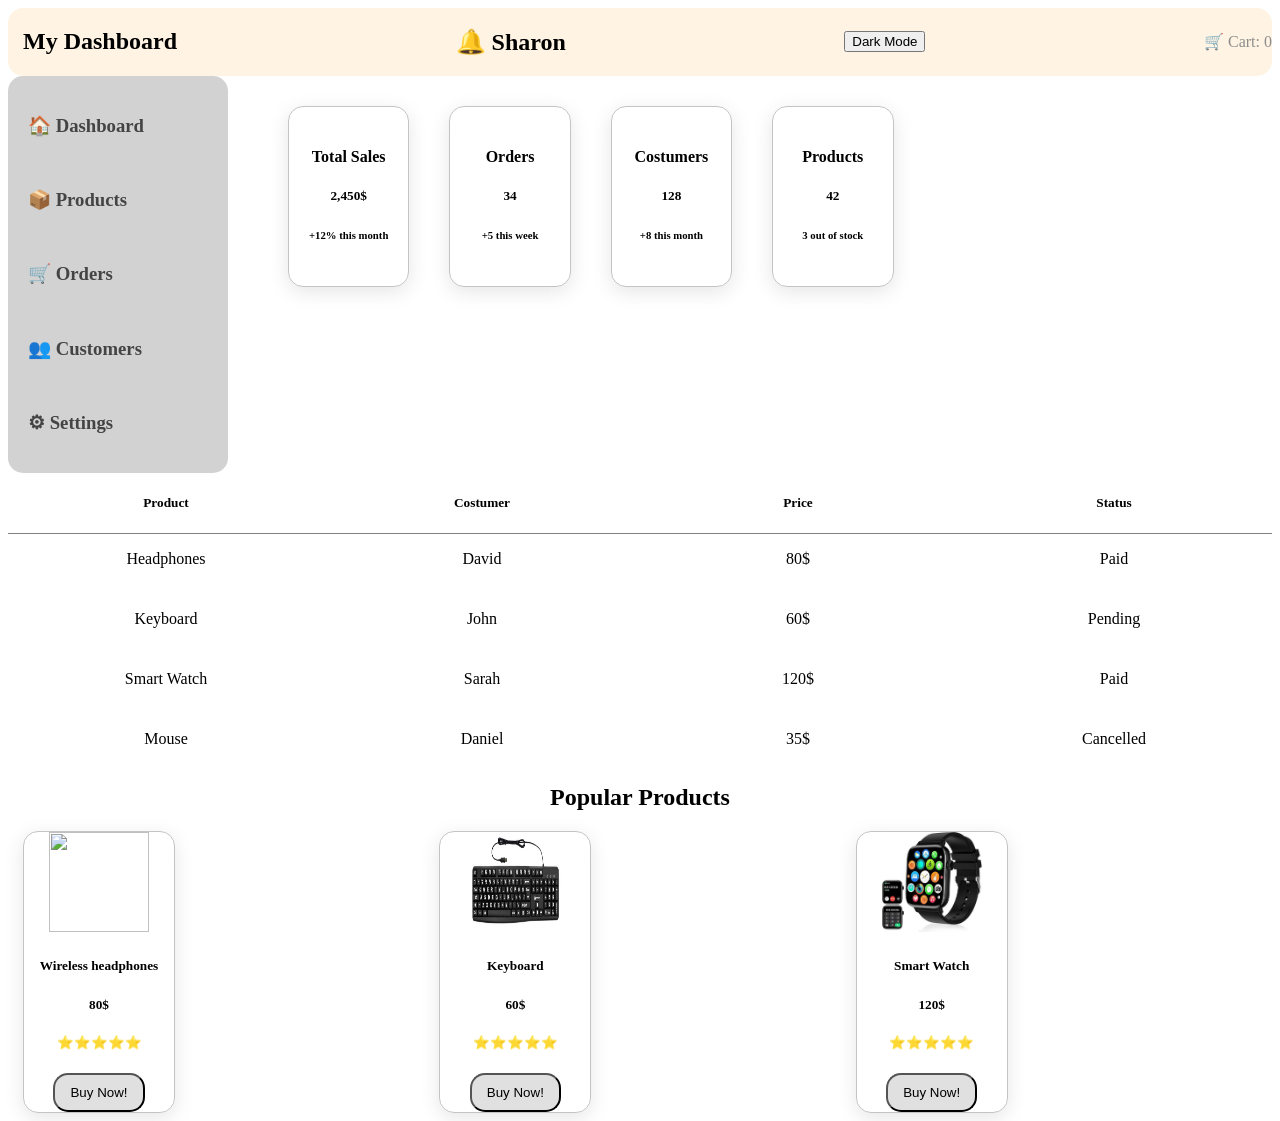
==== index.html @ 025c0a48 "Add files via upload" ====
<!DOCTYPE html>
<html lang="en">
<head>
    <meta charset="UTF-8">
    <meta name="viewport" content="width=device-width, initial-scale=1.0">
    <title>Document</title>
    <link rel="stylesheet" href="style.css">

</head>
<body>
    <header>
        <h2>My Dashboard</h2>
        <h2>🔔  Sharon</h2>
        <button id="dark">Dark Mode</button>
        <div id="cart-link">
        <a href="cart.html">🛒 Cart: <span id="cart-count">0</span></a>
    </div>
    </header>
    <div id="same-line">
    <nav>
        <a href="#dashboard"><h3>🏠 Dashboard</h3></a>
        <a href="#products"><h3>📦 Products</h3></a>
        <a href="#orders"><h3>🛒 Orders</h3></a>
        <a href="#costumers"><h3>👥 Customers</h3></a>
        <a href="#settings"><h3>⚙ Settings</h3></a>
    </nav>
    <section id="dashboard">
    <div class="cards">
        <div class="card">
            <h4>Total Sales</h4>
            <h5>2,450$</h5>
            <h6>+12% this month</h6>
        </div>
        <div class="card">
            <h4>Orders</h4>
            <h5>34</h5>
            <h6>+5 this week</h6>
        </div>
        <div class="card">
            <h4>Costumers</h4>
            <h5>128</h5>
            <h6>+8 this month</h6>
        </div>
        <div class="card">
            <h4>Products</h4>
            <h5>42</h5>
            <h6>3 out of stock</h6>
        </div>

        
    
    </div>
    </section>
    </div>
    <section id="orders">
    <div class="titles">
            <h5>Product</h5>
            <h5>Costumer</h5>
            <h5>Price</h5>
            <h5>Status</h5>
        </div>
    <div class="table">
        
        <div class="info">
            <p>Headphones</p>
            <p>David</p>
            <p>80$</p>
            <span class="paid">Paid</span>
        </div>
        <div class="info">
            <p>Keyboard</p>
            <p>John</p>
            <p>60$</p>
            <span class="pending">Pending</span>
        </div>
        <div class="info">
            <p>Smart Watch</p>
            <p>Sarah</p>
            <p>120$</p>
            <span class="paid">Paid</span>
        </div>
        <div class="info">
            <p>Mouse</p>
            <p>Daniel</p>
            <p>35$</p>
            <span class="cancelled">Cancelled</span>
        </div>
    </div>
    </section>
    <section id="products">
        <div id="title-prod">
        <h2>Popular Products</h2>
        </div>
        <div class="cards-prod">
        <div class="card-prod">
            <img src="wireless headphones.jpeg">
            <h5>Wireless headphones</h5>
            <h5>80$</h5>
            <h5>⭐⭐⭐⭐⭐</h5>
            <button class="buy" id="wireless-headphones">Buy Now!</button>
        </div>
        <div class="card-prod">
            <img src="keyboard.jpeg">
            <h5>Keyboard</h5>
            <h5>60$</h5>
            <h5>⭐⭐⭐⭐⭐</h5>
            <button class="buy" id="keyboard">Buy Now!</button>
        </div>
        <div class="card-prod">
            <img src="smart watch.jpeg">
            <h5>Smart Watch</h5>
            <h5>120$</h5>
            <h5>⭐⭐⭐⭐⭐</h5>
            <button class="buy" id="smart-watch">Buy Now!</button>
        </div>
        </div>
    </section>
    <script src="script.js"></script>
</body>
</html>
---- style.css ----
html {
    scroll-behavior: smooth;
}

header {
    display: flex;
    justify-content:space-between;
    gap:10%;
    background-color: rgb(255, 243, 227);
    border-radius: 15px;
    align-items: center;
    top: 0;
    position: sticky;
    padding-left: 15px;
    

}

nav {
    display: flex;
    flex-direction: column;
    position:relative;
    gap:15px;
    background-color: rgb(210, 210, 210);
    width: 180px;
    padding: 20px;
    
    border-radius: 15px;
    
}

nav a{
    text-decoration: none;
    color: #444;
    font-weight: 500;
}

.cards {
    display: grid;
    grid-template-columns: 1fr 1fr 1fr 1fr;
    gap:40px;
}

#dashboard {
    padding: 30px;
}

.cards .card{
    border:1px solid rgb(197, 195, 195);
    text-align: center;
    width: auto;
    padding: 20px;
    height:fit-content;
    border-radius: 15px;
    box-shadow: 0 5px 20px rgba(0, 0, 0, 0.1);
    transition: background-color 0.3s ease, transform 0.3s ease;
}

.cards .card:hover {
    background-color: #e1e0e0;
    transform: translateY(-5px);
}

#same-line {
    display: flex;
    justify-content: stretch;
    gap: 30px;
}

.titles {
    display: grid;
    grid-template-columns: 1fr 1fr 1fr 1fr;
    border-bottom: 1px solid gray;
    align-items: center;
    text-align: center;
}
.table .info{
    display: grid;
    grid-template-columns: 1fr 1fr 1fr 1fr;
    align-items: center;
    text-align: center;
    
    
}

.table {
    display: flex;
    flex-direction: column;
    gap: 10px;
}

#products {
    text-align: center;
    align-items: center;
}

#products .cards-prod{
    display: grid;
    grid-template-columns: 1fr 1fr 1fr ;
    justify-content: space-around;
    margin-left: 15px;
}

#products .card-prod {
    border:1px solid rgb(197, 195, 195);
    width: 150px;
    border-radius: 15px;
    box-shadow: 0 5px 20px rgba(0, 0, 0, 0.1);
    transition: background-color 0.3s ease, transform 0.3s ease;
}

#products .card-prod:hover {
    background-color: #e1e0e0;
    transform: translateY(-5px);
}

.buy {
    display: inline-block;
    padding: 10px 15px;
    background-color: #e1e0e0;
    color: black;
    text-decoration: none;
    border-radius: 15px;
}

.buy:hover {
    background-color: #ccc;
}

#products .card-prod img {
    width:100px;
    height:100px;

}

@media (max-width: 700px) {

    #same-line {
        flex-direction: column;
    }

    nav {
        flex-direction: row;
        width: auto;
        justify-content: center;
        flex-wrap: wrap;
    }

    .cards {
        grid-template-columns: 1fr;
        align-items: center;
    }

    #products .cards-prod {
        grid-template-columns: 1fr;
        justify-items: center;
    }

    .table .info {
        grid-template-columns: 1fr 1fr;
        gap: 5px;
        padding: 10px;
    }
}

body.dark {
    background-color: #222;
    color: white;
}

body.dark header {
    background-color: #333;
}



body.dark nav {
    background-color: #333;
}


body.dark .card, 
body.dark .card-prod {
    background-color: #333;
    color: white;
}

body.dark .card:hover, 
body.dark .card-prod:hover {
    background-color: #444;
}

body.dark nav a {
    color: white;
}

#cart-link a{
    text-decoration: none;
    color: #8d8d8d;
}

#cart-link a:hover {
    text-decoration: underline;
}

.btn-back , .minus , .plus {
    display: inline-block;
    padding: 10px 15px;
    background-color: #e1e0e0;
    color: black;
    text-decoration: none;
    border-radius: 15px;
}

.btn-back:hover , .minus:hover , .plus:hover{
    background-color: #ccc;
}

.cart-item {
    display: flex;
    justify-content: stretch;
    border:1px solid gray;
    width:fit-content;
    padding-right: 40px;
    align-items: center;
    background-color: #e1e0e0;
    color: black;
     text-decoration: none;
    border-radius: 15px;
}

    
    
   
.cart-item .txt {
    padding-left: 15px;
    display: grid;
    flex-direction: column;
    grid-template-columns: 1fr;
    
}

.cart-item img {
    width:100px;
    height:100px;

}
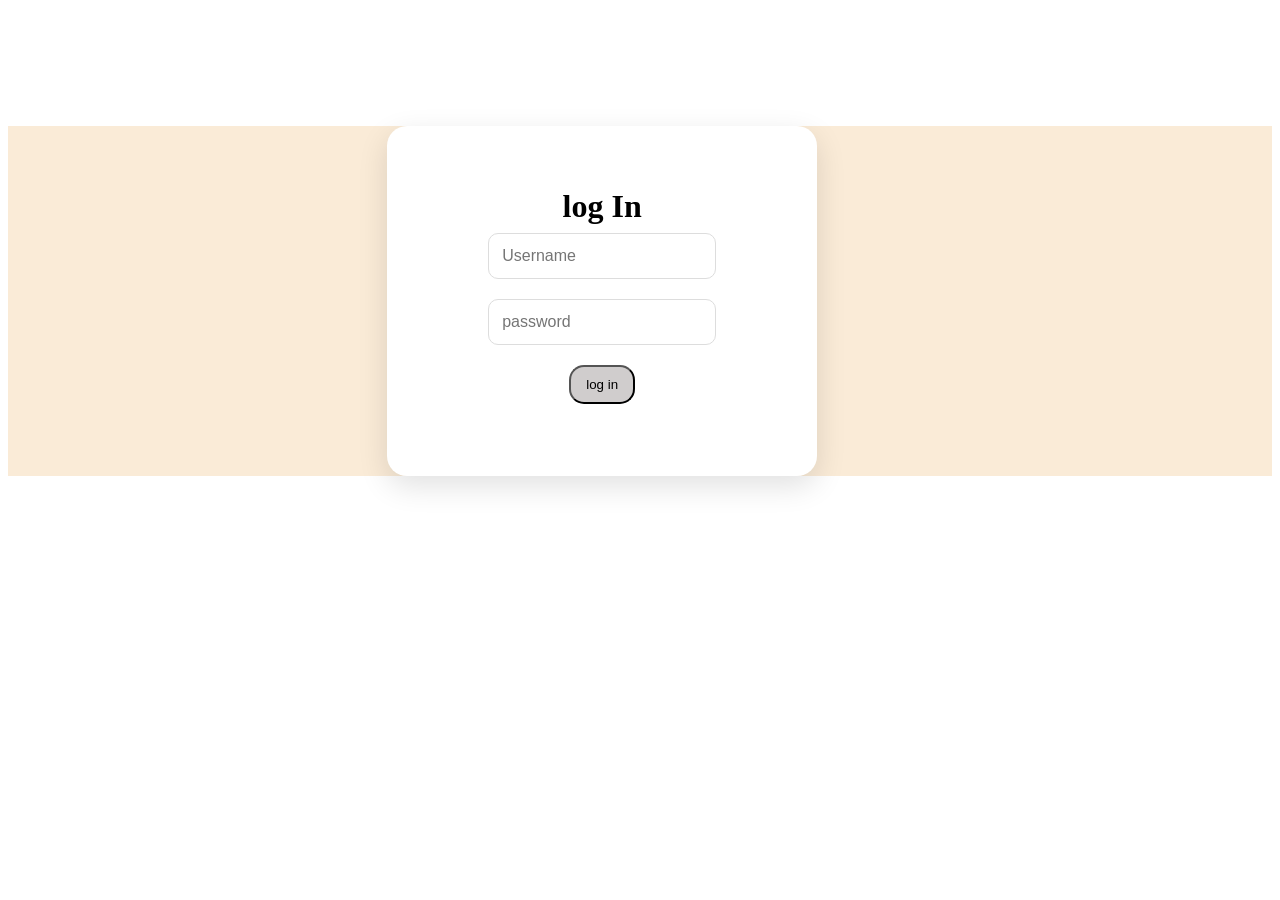
==== commit f0d5021d: "feat" ====
--- a/index.html
+++ b/index.html
@@ -8,10 +8,11 @@
 
 </head>
 <body>
-    <header>
+    <header id="adeapy">
         <h2>My Dashboard</h2>
         <h2>🔔  Sharon</h2>
         <button id="dark">Dark Mode</button>
+        <input type="text" id="search" placeholder="Search products...">
         <div id="cart-link">
         <a href="cart.html">🛒 Cart: <span id="cart-count">0</span></a>
     </div>
@@ -23,6 +24,7 @@
         <a href="#orders"><h3>🛒 Orders</h3></a>
         <a href="#costumers"><h3>👥 Customers</h3></a>
         <a href="#settings"><h3>⚙ Settings</h3></a>
+        
     </nav>
     <section id="dashboard">
     <div class="cards">
@@ -93,6 +95,7 @@
         </div>
         <div class="cards-prod">
         <div class="card-prod">
+            <button class="like" id="headphones">🤍</button>
             <img src="wireless headphones.jpeg">
             <h5>Wireless headphones</h5>
             <h5>80$</h5>
@@ -100,6 +103,7 @@
             <button class="buy" id="wireless-headphones">Buy Now!</button>
         </div>
         <div class="card-prod">
+            <button class="like" id="keyboard">🤍</button>
             <img src="keyboard.jpeg">
             <h5>Keyboard</h5>
             <h5>60$</h5>
@@ -107,6 +111,7 @@
             <button class="buy" id="keyboard">Buy Now!</button>
         </div>
         <div class="card-prod">
+            <button class="like" id="watch">🤍</button>
             <img src="smart watch.jpeg">
             <h5>Smart Watch</h5>
             <h5>120$</h5>
@@ -115,6 +120,17 @@
         </div>
         </div>
     </section>
+    <button id="liked-products">❤️ Liked Products</button>
+
+<div id="liked-popup" class="popup">
+    <div class="popup-content">
+        <button id="close-popup">✕</button>
+        <h2>❤️ Liked Products</h2>
+        <div id="liked-list"></div>
+    </div>
+</div>
+    
+    
     <script src="script.js"></script>
 </body>
 </html>
--- a/style.css
+++ b/style.css
@@ -246,3 +246,103 @@
 
 }
 
+.login-box {
+    width: 350px;
+    padding: 40px;
+    background-color: white;
+    border-radius: 20px;
+    box-shadow: 0 10px 30px rgba(0, 0, 0, 0.12);
+    display: flex;
+    flex-direction: column;
+    align-items: center;
+    margin-left: 30%;
+    margin-top: 10%;
+}
+
+.login-box h1 {
+    text-align: center;
+    margin-bottom: 8px;
+}
+
+.login-box input {
+    padding: 13px;
+    margin-bottom: 20px;
+    border: 1px solid #ddd;
+    border-radius: 10px;
+    font-size: 16px;
+    outline: none;
+    
+}
+
+body .login-web{
+    background-color: antiquewhite;
+}
+
+#login-button {
+    display: inline-block;
+    padding: 10px 15px;
+    background-color: #d0cdcd;
+    color: black;
+    text-decoration: none;
+    border-radius: 15px;
+}
+
+#search {
+
+    border: 1px solid #ddd;
+    border-radius: 10px;
+    font-size: 16px;
+    outline: none;
+}
+
+.popup {
+    display: none;
+    position: fixed;
+    right: 20px;
+    top: 80px;
+    width: 350px;
+    max-height: 500px;
+    background-color: white;
+    border-radius: 15px;
+    padding: 20px;
+    box-shadow: 0 5px 25px rgba(0, 0, 0, 0.2);
+    overflow-y: auto;
+}
+
+.popup-content {
+    width: 400px;
+    max-height: 500px;
+    background-color: white;
+    border-radius: 15px;
+    padding: 25px;
+    position: relative;
+    overflow-y: auto;
+}
+
+#close-popup {
+    position: absolute;
+    right: 15px;
+    top: 15px;
+    border: none;
+    background: none;
+    font-size: 20px;
+    cursor: pointer;
+}
+
+.liked-item {
+    display: flex;
+    justify-content: stretch;
+    border:1px solid gray;
+    width:fit-content;
+    padding-right: 40px;
+    align-items: center;
+    background-color: #e1e0e0;
+    color: black;
+     text-decoration: none;
+    border-radius: 15px;
+}
+
+.liked-item img {
+    width: 100px;
+    height:100px;
+}
